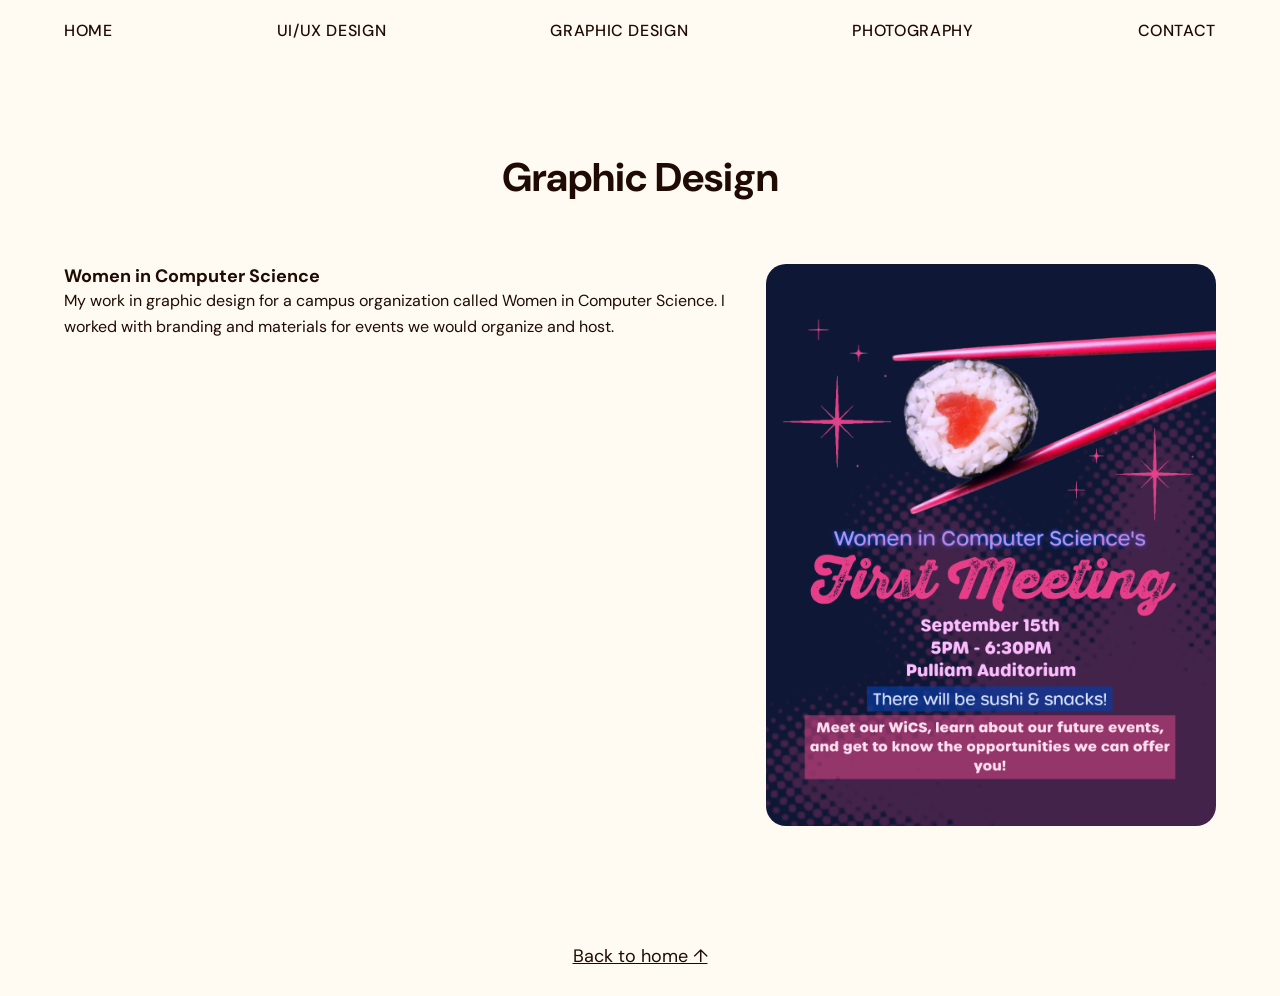
==== GraphicDesign.html @ b813c0df "Create portfolio website Co-authored-by: Copilot <223556219+Copilot@users.noreply.github.com>" ====
<!DOCTYPE html>
<html lang="en">
  <head>
    <meta charset="UTF-8">
    <meta name="viewport" content="width=device-width, initial-scale=1.0">
    <title>Graphic Design | Graciela</title>
    <link rel="preconnect" href="https://fonts.googleapis.com">
    <link rel="preconnect" href="https://fonts.gstatic.com" crossorigin>
    <link href="https://fonts.googleapis.com/css2?family=Dancing+Script:wght@600&family=DM+Sans:wght@400;500;700;800;900&display=swap" rel="stylesheet">
    <link rel="stylesheet" href="style.css">
  </head>
  <body>
    <header class="site-header">
      <nav class="navbar" aria-label="Main navigation">
        <a href="index.html">Home</a>
        <a href="UIUXDesign.html">UI/UX Design</a>
        <a href="GraphicDesign.html" aria-current="page">Graphic Design</a>
        <a href="Photography.html">Photography</a>
        <a href="index.html#contact">Contact</a>
      </nav>
    </header>
    <main class="work">
      <h1>Graphic Design</h1>
      <section class="graphic-project" aria-labelledby="graphic-project-title">
        <div class="graphic-project-copy">
          <h2 id="graphic-project-title">Women in Computer Science</h2>
          <p>My work in graphic design for a campus organization called Women in Computer Science. I worked with branding and materials for events we would organize and host.</p>
        </div>
        <div class="graphic-project-artwork" role="img" aria-label="Women in Computer Science graphic design project">
          <img src="./assets/WiCS First Meeting 26.png" alt="Women in Computer Science graphic design project">
        </div>
      </section>
    </main>
    <footer><a href="index.html">Back to home ↑</a></footer>
  </body>
</html>
---- style.css ----
* {
  box-sizing: border-box;
}

html {
  scroll-behavior: smooth;
}

body {
  margin: 0;
  background: #fffbf2;
  color: #200b04;
  font-family: "DM Sans", Arial, sans-serif;
}

.site-header {
  position: sticky;
  top: 0;
  z-index: 10;
  padding: 20px 5%;
  background: #fffbf2;
}

.navbar {
  display: flex;
  justify-content: space-between;
  gap: 30px;
}

.navbar a {
  color: inherit;
  font-size: 16px;
  font-weight: 500;
  letter-spacing: 0.04em;
  text-decoration: none;
  text-transform: uppercase;
}

.navbar a:hover {
  text-decoration: underline;
  color: #f3a01b;
}

.hero {
  display: grid;
  min-height: 760px;
  grid-template-columns: 55% 45%;
  align-items: center;
  padding: 50px 5% 0;
}

.hero-text {
  position: relative;
  top: 90px;
  z-index: 3;
  width: max-content;
}

.role-block {
  width: fit-content;
}

.hero-text h1 {
  margin: 0;
  font-size: 9vw;
  font-weight: 900;
  letter-spacing: -0.06em;
  line-height: 0.9;
  text-transform: uppercase;
  -webkit-text-stroke: 14px #fffbf2;
  paint-order: stroke fill;
}

.hero-text h1 span {
  position: relative;
  display: block;
  margin-bottom: -0.1em;
  -webkit-text-stroke: 0;
  font-family: "Dancing Script", cursive;
  font-size: 7.6vw;
  font-weight: 600;
  letter-spacing: -0.04em;
  text-transform: none;
}

.role {
  display: flex;
  align-items: center;
  gap: 24px;
  margin: 28px 0;
  font-size: 46px;
}

.role span {
  color: #f3a01b;
}

#role-word {
  display: inline-block;
  min-width: 9.5em;
  text-align: center;
  transition: transform 0.5s ease, opacity 0.5s ease;
}

#role-word.exit {
  transform: translateX(-60px);
  opacity: 0;
}

#role-word.enter-start {
  transform: translateX(60px);
  opacity: 0;
  transition: none;
}

.down-arrow {
  display: block;
  width: 80px;
  height: 80px;
  margin: 36px auto 0;
  border: 3px solid #200b04;
  border-radius: 50%;
  color: #200b04;
  font-size: 58px;
  line-height: 72px;
  text-align: center;
  text-decoration: none;
}

.portrait {
  position: relative;
  width: min(600px, 42vw);
  margin-right: 4%;
  transform: translateX(-3vw);
  margin-left: 0;
  justify-self: end;
  align-self: end;
  aspect-ratio: 1;
}

.portrait::before {
  content: "";
  position: absolute;
  inset: 0;
  border-radius: 50%;
  background: #bf7058;
  z-index: 0;
}

/* The PNG has empty space above her. The clip rounds only the bottom to match the circle */
.portrait img {
  position: absolute;
  z-index: 2;
  bottom: 0;
  left: -6%;
  width: 112%;
  clip-path: inset(0 5.357% 0 5.357% round 0 0 9999px 9999px);
}

.about,
.work,
.contact {
  padding: 90px 5%;
  scroll-margin-top: 120px;
}

.about h2,
.work h2,
.contact h2 {
  margin: 0;
  font-size: 40px;
  text-align: center;
}

.work > h1 {
  margin: 0;
  font-size: 40px;
  text-align: center;
}

.project h2 {
  margin: 18px 0 6px;
  font-size: 22px;
  text-align: center;
}

.intro {
  margin: 12px 0 28px;
  font-size: 16px;
  text-align: center;
}

.about-card {
  max-width: 860px;
  margin: 16px auto;
  overflow: hidden;
  border-radius: 24px;
  background: #6e6228;
  color: #fffbf2;
}

.about-card summary {
  padding: 18px 24px;
  cursor: pointer;
  font-size: 22px;
  letter-spacing: 0.04em;
  font-weight: 800;
  text-align: center;
  text-transform: uppercase;
}

.about-card[open] {
  background: #cf6d4f;
}

.about-card p,
.about-card ul {
  max-width: 70ch;
  margin: 0 auto;
  padding: 0 28px 28px;
  font-size: 18px;
  line-height: 1.6;
}

.about-card ul {
  padding-left: 52px;
}

.projects {
  display: grid;
  grid-template-columns: repeat(3, 1fr);
  gap: 28px;
}

.project-image,
.photos div {
  display: grid;
  min-height: 240px;
  place-items: center;
  border-radius: 20px;
  background: #e8d9c9;
  color: #5b4538;
  font-size: 20px;
  text-align: center;
}

.project:nth-child(2) .project-image,
.photos div:nth-child(2),
.photos div:nth-child(3) {
  background: #d3c98e;
}

.project:nth-child(3) .project-image {
  background: #d8a18e;
}

.project p {
  max-width: 70ch;
  font-size: 16px;
  line-height: 1.6;
  text-align: center;
}

.photos {
  display: grid;
  grid-template-columns: repeat(2, 1fr);
  gap: 28px;
}

.photos div {
  min-height: 300px;
}

.contact {
  background: #6e6228;
  color: #fffbf2;
  text-align: center;
}

.contact a,
footer a {
  color: inherit;
  font-size: 18px;
}

footer {
  padding: 28px;
  text-align: center;
}

.navigate {
  padding: 90px 5%;
  scroll-margin-top: 120px;
}

.navigate h2 {
  margin: 0;
  font-size: 40px;
  text-align: center;
}

.navigate p {
  max-width: 70ch;
  margin: 12px auto 32px;
  font-size: 18px;
  line-height: 1.6;
  text-align: center;
}

.choices {
  display: flex;
  justify-content: space-between;
  gap: 28px;
  max-width: 960px;
  margin: 0 auto;
}

.choice {
  flex: 1;
  color: inherit;
  font-size: 20px;
  font-weight: 700;
  letter-spacing: 0.04em;
  text-align: center;
  text-decoration: none;
  text-transform: uppercase;
}

.choice-box {
  height: 220px;
  margin-bottom: 14px;
  border-radius: 24px;
}

.choice:hover .choice-box {
  opacity: 0.85;
}

.yellow {
  background: #f3a01b;
}

.olive {
  background: #887a35;
}

.terracotta {
  background: #cb634c;
}

@media (max-width: 700px) {
  .choices {
    flex-direction: column;
  }

  .choice-box {
    height: 140px;
  }

  .about h2,
  .navigate h2 {
    font-size: 32px;
  }
}

.about-card summary:focus-visible,
.choice:focus-visible {
  outline: 3px solid #f3a01b;
  outline-offset: 3px;
}

@media (max-width: 800px) {
  .navbar {
    flex-wrap: wrap;
    gap: 12px 20px;
  }

  .projects,
  .photos {
    grid-template-columns: 1fr;
  }

}

.project-details {
  max-width: 1180px;
  margin: 52px auto 0;
}

.project-detail {
  display: grid;
  grid-template-columns: minmax(0, 1.25fr) minmax(280px, 0.75fr);
  align-items: center;
  gap: 48px;
  padding: 48px 0;
  scroll-margin-top: 120px;
}

.project-detail-reverse .project-detail-media {
  order: 2;
}

.project-detail-reverse .project-detail-copy {
  order: 1;
}

.project-detail-media {
  display: grid;
  min-height: 420px;
  place-items: center;
  overflow: hidden;
  border-radius: 24px;
  background: #d8a18e;
  color: #5b4538;
  font-size: 18px;
  text-align: center;
}

.project-detail-media-link {
  position: relative;
  background: #fffbf2;
  color: #fffbf2;
  text-decoration: none;
}

.project-detail-media-link img {
  position: absolute;
  inset: 0;
  object-fit: contain;
  transition: filter 0.25s ease, transform 0.25s ease;
}

.project-detail-media-link span {
  position: absolute;
  inset: 0;
  display: grid;
  place-items: center;
  background: rgb(32 11 4 / 45%);
  font-size: 24px;
  font-weight: 800;
  opacity: 0;
  transition: opacity 0.25s ease;
}

.project-detail-media-link:hover img,
.project-detail-media-link:focus-visible img {
  filter: blur(4px);
  transform: scale(1.03);
}

.project-detail-media-link:hover span,
.project-detail-media-link:focus-visible span {
  opacity: 1;
}

.project-detail-media-link:focus-visible {
  outline: 3px solid #f3a01b;
  outline-offset: 3px;
}

.project-detail:nth-child(2) .project-detail-media {
  background: #d3c98e;
}

.project-detail-media img {
  display: block;
  width: 100%;
  height: 100%;
  object-fit: cover;
}

.project-detail-copy {
  align-self: center;
}

.project-detail-copy h2 {
  margin: 4px 0 14px;
  font-size: 36px;
  text-align: left;
}

.project-detail-copy > p:not(.project-type) {
  margin: 0;
  line-height: 1.7;
}

.project-type {
  margin: 0;
  color: #b85b43;
  font-size: 14px;
  font-weight: 800;
  letter-spacing: 0.12em;
  text-transform: uppercase;
}

.project-meta {
  display: grid;
  grid-template-columns: repeat(2, minmax(0, 1fr));
  gap: 14px 20px;
  margin: 24px 0;
}


.project-meta dt {
  font-size: 12px;
  font-weight: 800;
  letter-spacing: 0.08em;
  text-transform: uppercase;
}

.project-meta dd {
  margin: 4px 0 0;
  font-size: 15px;
}

.project-links {
  display: flex;
  flex-wrap: wrap;
  gap: 10px;
}

.project-link {
  display: inline-flex;
  min-height: 44px;
  align-items: center;
  justify-content: center;
  padding: 10px 16px;
  border: 2px solid #200b04;
  border-radius: 999px;
  color: #200b04;
  font-size: 14px;
  font-weight: 800;
  text-decoration: none;
}

.project-link:hover {
  background: #200b04;
  color: #fffbf2;
}

.disabled-link {
  border-color: #c9bea3;
  color: #776d5d;
  cursor: default;
}

.disabled-link:hover {
  background: transparent;
  color: #776d5d;
}

.project-link:focus-visible {
  outline: 3px solid #f3a01b;
  outline-offset: 3px;
}

@media (max-width: 800px) {
  .project-detail,
  .project-detail-reverse {
    grid-template-columns: 1fr;
    gap: 24px;
  }

  .project-detail-reverse .project-detail-media,
  .project-detail-reverse .project-detail-copy {
    order: initial;
  }

  .project-detail-media {
    min-height: 280px;
  }

  .project-detail-copy h2 {
    font-size: 30px;
  }
}

.navbar a:focus-visible,
.contact a:focus-visible,
footer a:focus-visible {
  outline: 3px solid #f3a01b;
  outline-offset: 3px;
}

.graphic-project {
  display: grid;
  max-width: 1296px;
  grid-template-columns: minmax(0, 1.5fr) minmax(0, 1fr);
  align-items: start;
  gap: 28px;
  margin: 61px auto 0;
}

.graphic-project-copy h2 {
  font-size: 18px;
  text-align: left;
}

.graphic-project-copy p {
  margin: 0;
  font-size: 16px;
  line-height: 1.6;
}

.graphic-project-artwork {
  width: 100%;
  min-height: 240px;
  overflow: hidden;
  border-radius: 20px;
  background: #e8d9c9;
}

.graphic-project-artwork img {
  display: block;
  width: 100%;
  height: auto;
}

@media (max-width: 800px) {
  .graphic-project {
    grid-template-columns: minmax(0, 1fr);
  }
}

#grab-and-go .project-detail-media-link span {
  background: rgb(49 92 53 / 82%); /* green */
  color: #eef58c; /* lime text */
}

#community .project-detail-media-link span {
  background: rgb(242 190 56 / 82%); /* yellow */
  color: #200b04; /* dark text */
}
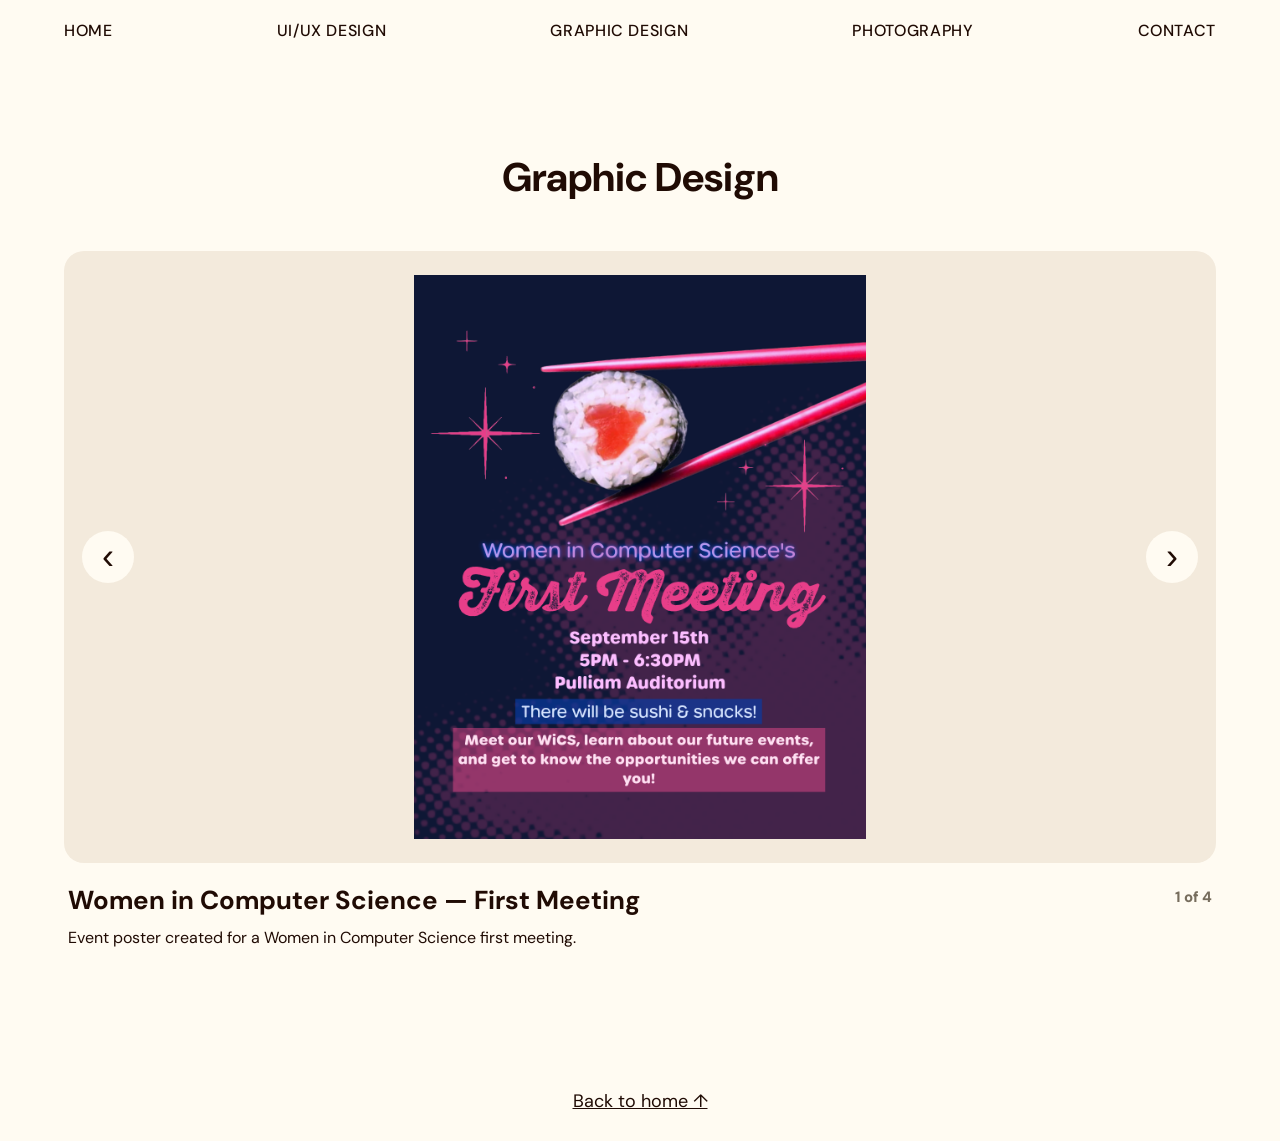
==== commit 4e3197ee: "Add graphic design carousel Co-authored-by: Copilot <223556219+Copilot@users.noreply.github.com>" ====
--- a/GraphicDesign.html
+++ b/GraphicDesign.html
@@ -21,16 +21,24 @@
     </header>
     <main class="work">
       <h1>Graphic Design</h1>
-      <section class="graphic-project" aria-labelledby="graphic-project-title">
-        <div class="graphic-project-copy">
-          <h2 id="graphic-project-title">Women in Computer Science</h2>
-          <p>My work in graphic design for a campus organization called Women in Computer Science. I worked with branding and materials for events we would organize and host.</p>
+      <section class="graphic-carousel" aria-label="Graphic design portfolio" aria-roledescription="carousel">
+        <div class="graphic-carousel-stage">
+          <button class="gallery-previous" type="button" aria-label="Previous design">‹</button>
+          <figure class="graphic-carousel-artwork">
+            <img id="gallery-image" src="assets/WiCS First Meeting 26.png" alt="Women in Computer Science first meeting poster">
+          </figure>
+          <button class="gallery-next" type="button" aria-label="Next design">›</button>
         </div>
-        <div class="graphic-project-artwork" role="img" aria-label="Women in Computer Science graphic design project">
-          <img src="./assets/WiCS First Meeting 26.png" alt="Women in Computer Science graphic design project">
+        <div class="graphic-carousel-info" aria-live="polite">
+          <div>
+            <h2 id="gallery-title">Women in Computer Science — First Meeting</h2>
+            <p id="gallery-description">Event poster created for a Women in Computer Science first meeting.</p>
+          </div>
+          <p class="gallery-status" aria-label="Slide number">1 of 4</p>
         </div>
       </section>
     </main>
     <footer><a href="index.html">Back to home ↑</a></footer>
+    <script src="graphic-design-gallery.js"></script>
   </body>
 </html>
--- a/style.css
+++ b/style.css
@@ -582,43 +582,137 @@
   outline-offset: 3px;
 }
 
-.graphic-project {
-  display: grid;
-  max-width: 1296px;
-  grid-template-columns: minmax(0, 1.5fr) minmax(0, 1fr);
-  align-items: start;
-  gap: 28px;
-  margin: 61px auto 0;
-}
-
-.graphic-project-copy h2 {
-  font-size: 18px;
-  text-align: left;
-}
-
-.graphic-project-copy p {
-  margin: 0;
-  font-size: 16px;
-  line-height: 1.6;
-}
-
-.graphic-project-artwork {
-  width: 100%;
-  min-height: 240px;
+.graphic-carousel {
+  max-width: 1180px;
+  margin: 48px auto 0;
+}
+
+.graphic-carousel-stage {
+  position: relative;
+  display: grid;
+  grid-template-rows: minmax(0, 1fr);
+  height: clamp(360px, 68vh, 760px);
+  padding: 24px;
   overflow: hidden;
   border-radius: 20px;
-  background: #e8d9c9;
-}
-
-.graphic-project-artwork img {
+  background: #f3eadc;
+  touch-action: pan-y;
+}
+
+.graphic-carousel-artwork {
+  position: relative;
+  display: grid;
+  width: 100%;
+  height: 100%;
+  min-height: 0;
+  margin: 0;
+  place-items: center;
+}
+
+.graphic-carousel-artwork img {
+  position: absolute;
+  inset: 0;
   display: block;
   width: 100%;
-  height: auto;
+  height: 100%;
+  object-fit: contain;
+}
+
+.gallery-previous,
+.gallery-next {
+  position: absolute;
+  top: 50%;
+  z-index: 1;
+  display: grid;
+  width: 52px;
+  height: 52px;
+  padding: 0;
+  transform: translateY(-50%);
+  place-items: center;
+  border: 0;
+  border-radius: 50%;
+  background: #fffbf2;
+  color: #200b04;
+  cursor: pointer;
+  font-size: 36px;
+  line-height: 1;
+}
+
+.gallery-previous {
+  left: 18px;
+}
+
+.gallery-next {
+  right: 18px;
+}
+
+.gallery-previous:hover,
+.gallery-next:hover {
+  background: #f3a01b;
+}
+
+.gallery-previous:focus-visible,
+.gallery-next:focus-visible {
+  outline: 3px solid #200b04;
+  outline-offset: 3px;
+}
+
+.graphic-carousel-info {
+  display: flex;
+  align-items: flex-start;
+  justify-content: space-between;
+  gap: 24px;
+  padding: 20px 4px;
+}
+
+.graphic-carousel-info h2 {
+  margin: 0 0 8px;
+  font-size: 26px;
+  text-align: left;
+}
+
+.graphic-carousel-info div > p {
+  max-width: 70ch;
+  margin: 0;
+  line-height: 1.6;
+}
+
+.gallery-status {
+  flex: 0 0 auto;
+  margin: 4px 0 0;
+  color: #776d5d;
+  font-size: 15px;
+  font-weight: 800;
 }
 
 @media (max-width: 800px) {
-  .graphic-project {
-    grid-template-columns: minmax(0, 1fr);
+  .graphic-carousel-stage {
+    height: clamp(320px, 55vh, 540px);
+    padding: 14px;
+  }
+
+  .gallery-previous,
+  .gallery-next {
+    width: 44px;
+    height: 44px;
+    font-size: 30px;
+  }
+
+  .gallery-previous {
+    left: 10px;
+  }
+
+  .gallery-next {
+    right: 10px;
+  }
+
+  .graphic-carousel-info {
+    flex-direction: column;
+    gap: 10px;
+  }
+
+  .graphic-carousel-info h2 {
+    font-size: 22px;
   }
 }
 
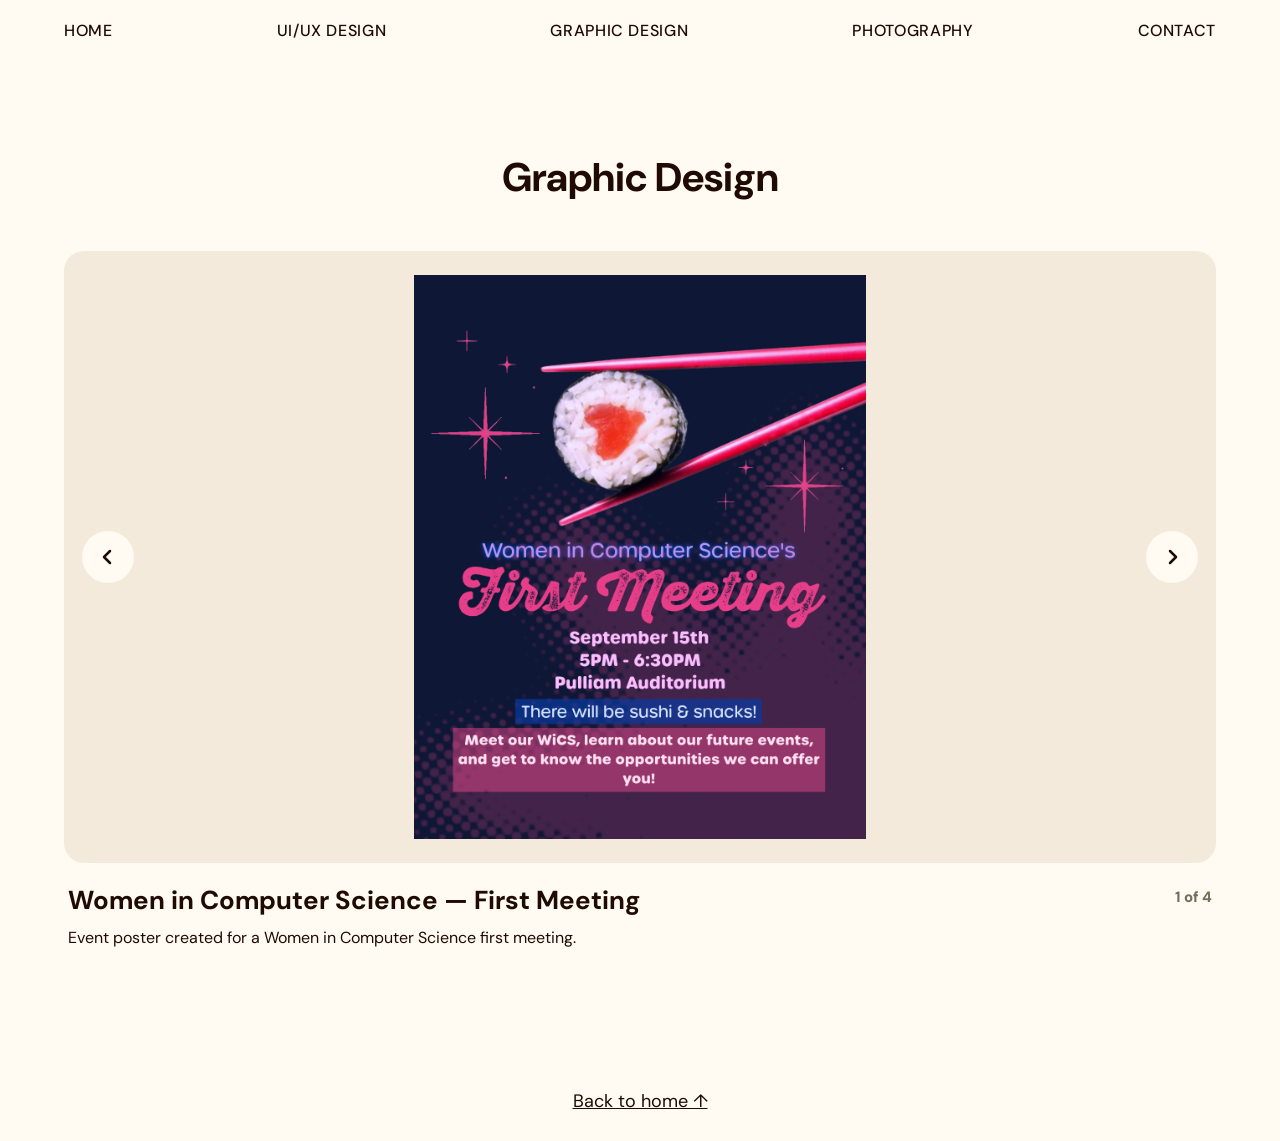
==== commit f0f8190b: "Center carousel arrow icons Co-authored-by: Copilot <223556219+Copilot@users.noreply.github.com>" ====
--- a/GraphicDesign.html
+++ b/GraphicDesign.html
@@ -23,11 +23,15 @@
       <h1>Graphic Design</h1>
       <section class="graphic-carousel" aria-label="Graphic design portfolio" aria-roledescription="carousel">
         <div class="graphic-carousel-stage">
-          <button class="gallery-previous" type="button" aria-label="Previous design">‹</button>
+          <button class="gallery-previous" type="button" aria-label="Previous design">
+            <svg viewBox="0 0 24 24" aria-hidden="true" focusable="false"><path d="m14 6-6 6 6 6"></path></svg>
+          </button>
           <figure class="graphic-carousel-artwork">
             <img id="gallery-image" src="assets/WiCS First Meeting 26.png" alt="Women in Computer Science first meeting poster">
           </figure>
-          <button class="gallery-next" type="button" aria-label="Next design">›</button>
+          <button class="gallery-next" type="button" aria-label="Next design">
+            <svg viewBox="0 0 24 24" aria-hidden="true" focusable="false"><path d="m10 6 6 6-6 6"></path></svg>
+          </button>
         </div>
         <div class="graphic-carousel-info" aria-live="polite">
           <div>
--- a/style.css
+++ b/style.css
@@ -634,8 +634,18 @@
   background: #fffbf2;
   color: #200b04;
   cursor: pointer;
-  font-size: 36px;
-  line-height: 1;
+}
+
+.gallery-previous svg,
+.gallery-next svg {
+  display: block;
+  width: 24px;
+  height: 24px;
+  fill: none;
+  stroke: currentColor;
+  stroke-linecap: round;
+  stroke-linejoin: round;
+  stroke-width: 2.5;
 }
 
 .gallery-previous {
